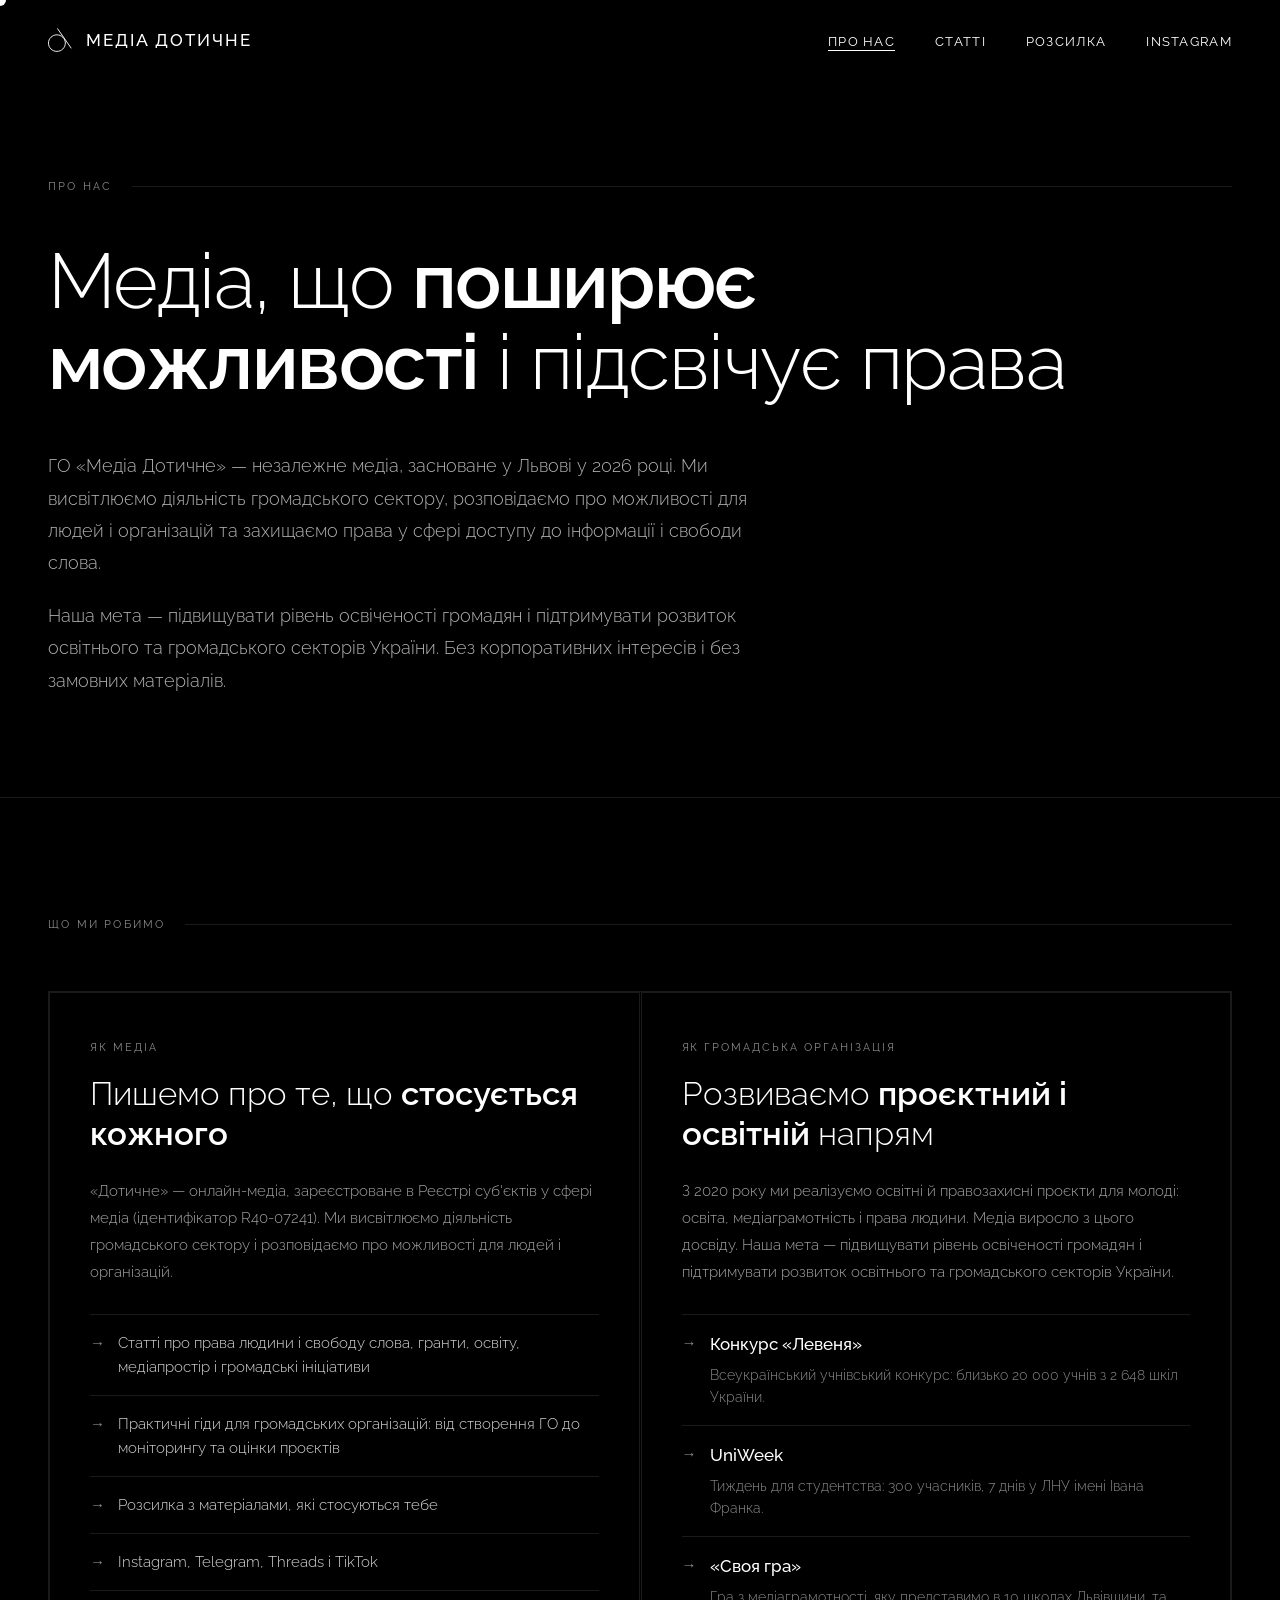
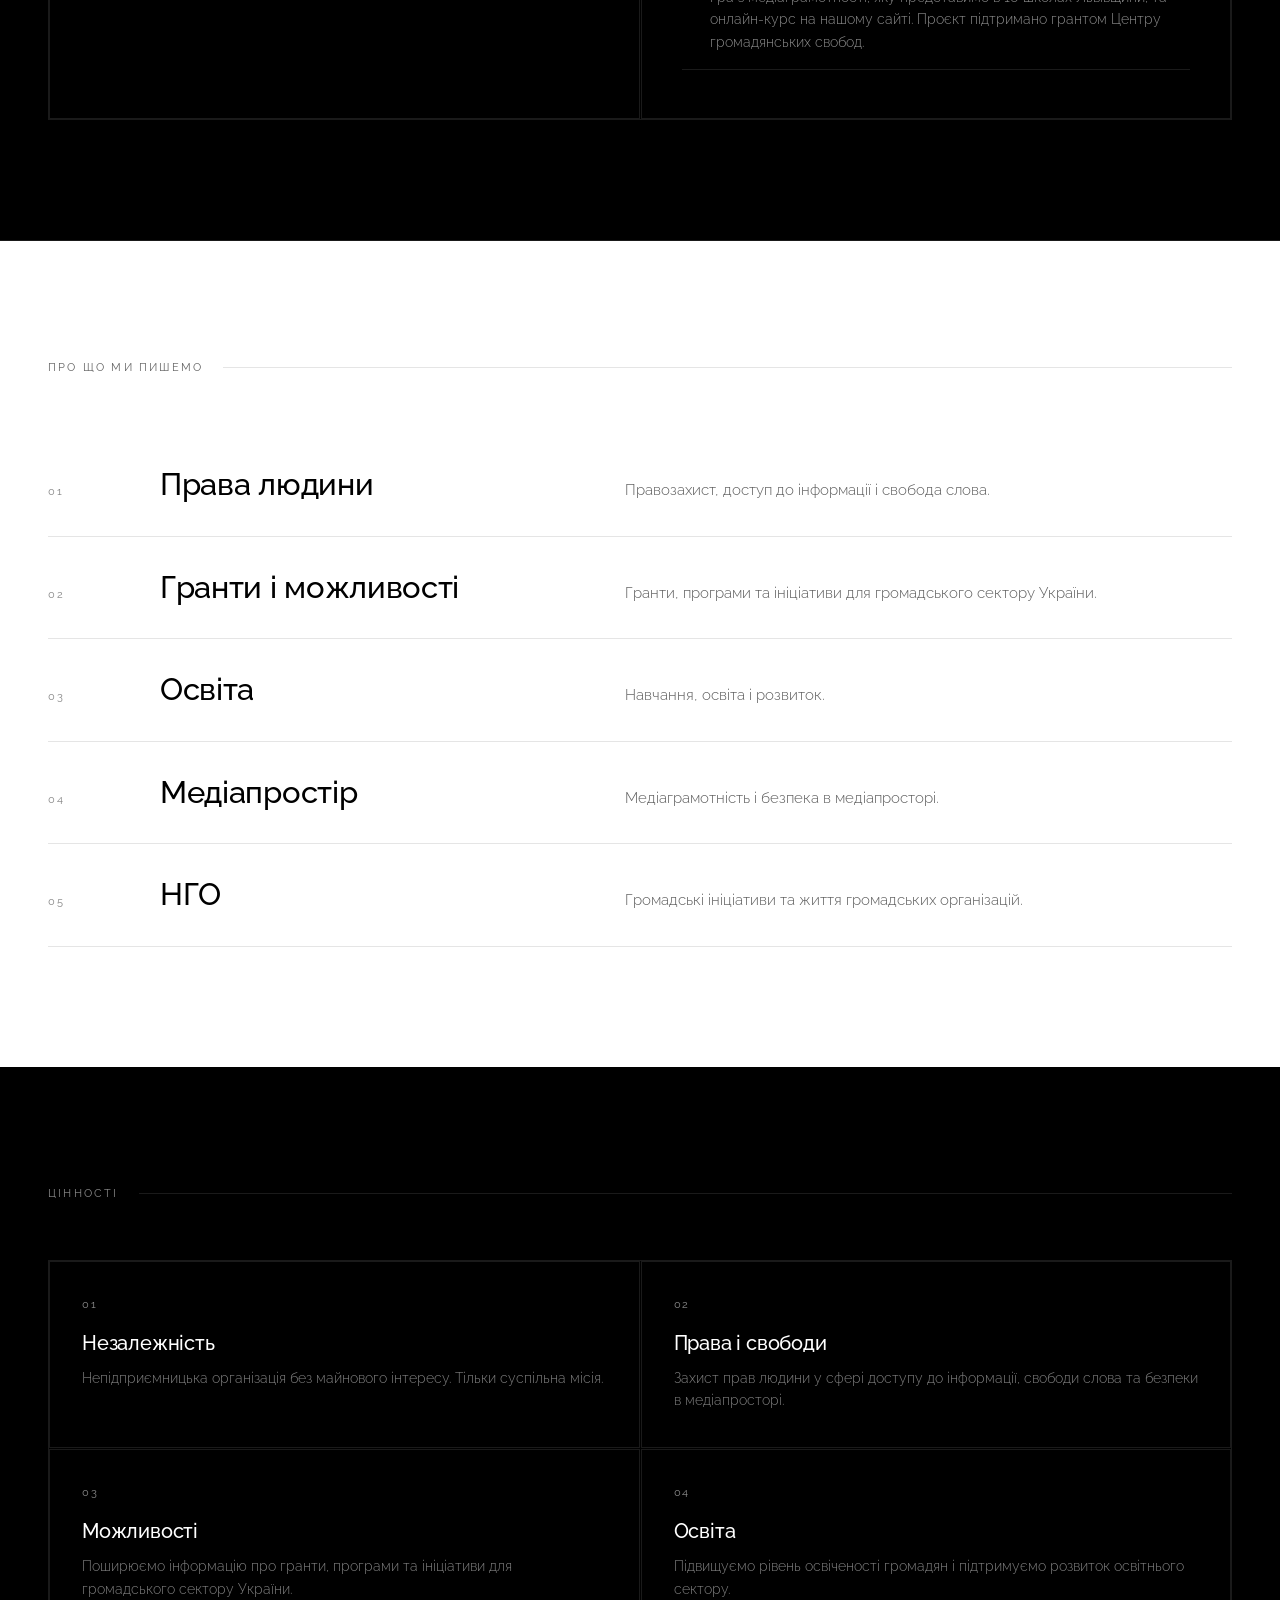
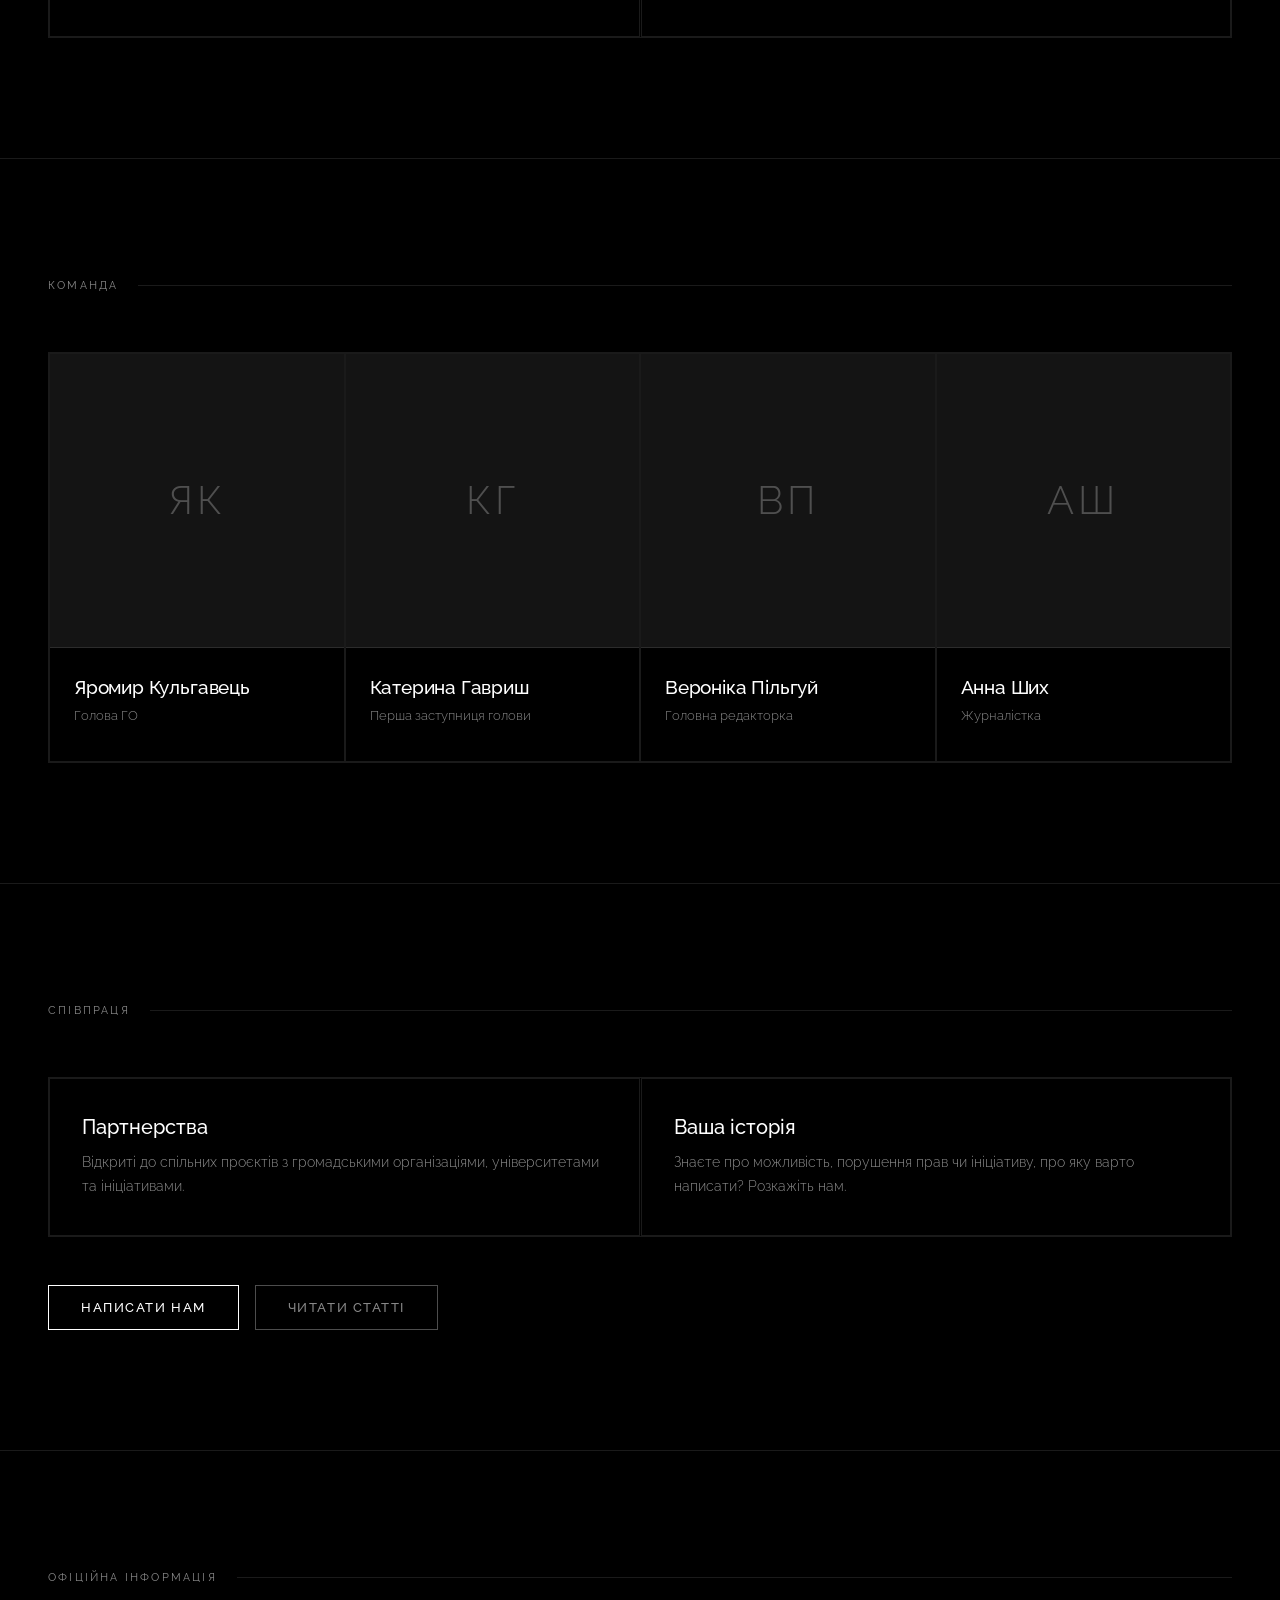
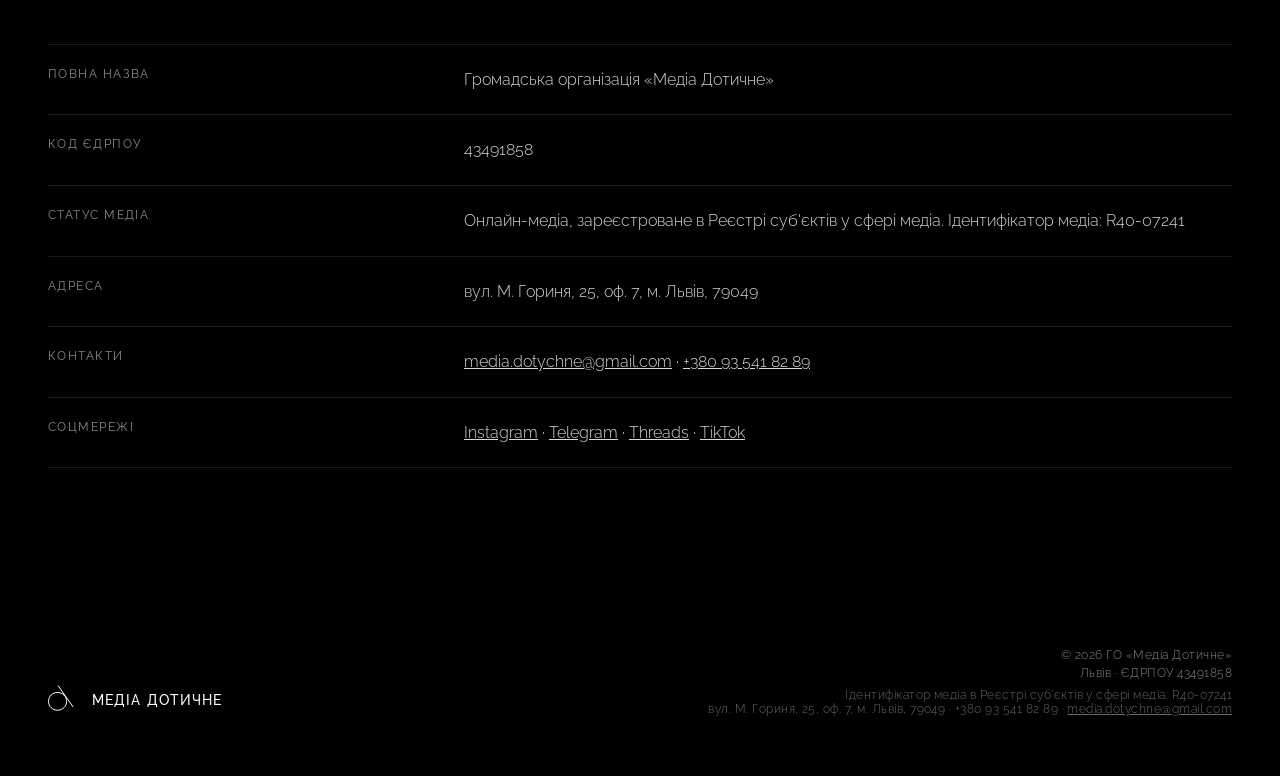
==== about.html @ a96e19d9 "Add files via upload" ====
<!DOCTYPE html>
<html lang="uk">
<head>
<meta charset="UTF-8">
<link rel="icon" type="image/x-icon" href="favicon.ico">
<link rel="icon" type="image/png" href="favicon.png">
<link rel="apple-touch-icon" href="apple-touch-icon.png">
<meta name="viewport" content="width=device-width, initial-scale=1.0">
<title>Про нас — Медіа Дотичне</title>
<meta name="description" content="Хто ми: ГО «Медіа Дотичне» — незалежне онлайн-медіа зі Львова про можливості для громадського сектору, права людини і свободу слова. Команда, цінності, офіційна інформація і контакти.">
<meta name="keywords" content="медіа, дотичне, Україна, права людини, гранти, громадський сектор, Львів, незалежне медіа">
<meta name="author" content="ГО Медіа Дотичне">
<meta name="robots" content="index, follow">
<link rel="canonical" href="https://dotychne.online/about.html">

<!-- Open Graph -->
<meta property="og:type" content="website">
<meta property="og:url" content="https://dotychne.online/about.html">
<meta property="og:title" content="Про нас — Медіа Дотичне">
<meta property="og:description" content="Незалежне українське медіа про можливості для громадського сектору, права людини і свободу слова.">
<meta property="og:image" content="https://dotychne.online/og-image.png">
<meta property="og:image:width" content="1200">
<meta property="og:image:height" content="630">
<meta property="og:locale" content="uk_UA">
<meta property="og:site_name" content="Медіа Дотичне">

<!-- Twitter Card -->
<meta name="twitter:card" content="summary_large_image">
<meta name="twitter:title" content="Про нас — Медіа Дотичне">
<meta name="twitter:description" content="Незалежне українське медіа про можливості для громадського сектору, права людини і свободу слова.">
<meta name="twitter:image" content="https://dotychne.online/og-image.png">
<link href="https://fonts.googleapis.com/css2?family=Raleway:ital,wght@0,300;0,400;0,500;0,600;0,700;1,300;1,400&display=swap" rel="stylesheet">
<style>
  *, *::before, *::after { margin: 0; padding: 0; box-sizing: border-box; }

  :root {
    --black: #000000;
    --white: #ffffff;
    --gray: #888888;
    --light-gray: #e8e8e8;
  }

  html { scroll-behavior: smooth; }

  body {
    font-family: 'Raleway', 'Helvetica Neue', Arial, sans-serif;
    background: var(--black);
    color: var(--white);
    cursor: none;
    overflow-x: hidden;
  }

  .cursor {
    position: fixed;
    width: 12px;
    height: 12px;
    background: var(--white);
    border-radius: 50%;
    pointer-events: none;
    z-index: 9999;
    transform: translate(-50%, -50%);
    transition: transform 0.1s ease, width 0.3s ease, height 0.3s ease, background 0.3s ease;
    mix-blend-mode: difference;
  }
  .cursor.hovering { width: 40px; height: 40px; }

  nav {
    position: fixed;
    top: 0; left: 0; right: 0;
    z-index: 100;
    padding: 28px 48px;
    display: flex;
    justify-content: space-between;
    align-items: center;
    transition: background 0.3s ease, backdrop-filter 0.3s ease;
  }

  nav.scrolled {
    background: rgba(0,0,0,0.85);
    backdrop-filter: blur(12px);
    -webkit-backdrop-filter: blur(12px);
  }

  .nav-logo {
    display: flex;
    align-items: center;
    gap: 12px;
    text-decoration: none;
    color: var(--white);
  }

  .nav-logo svg { width: 26px; height: 24px; flex-shrink: 0; }

  .nav-logo-text {
    font-family: 'Raleway', 'Helvetica Neue', Arial, sans-serif;
    font-size: 17px;
    font-weight: 500;
    letter-spacing: 0.12em;
    text-transform: uppercase;
    line-height: 1;
  }

  .nav-links { display: flex; gap: 40px; list-style: none; }

  .nav-links a {
    color: var(--white);
    text-decoration: none;
    font-size: 13px;
    font-weight: 400;
    letter-spacing: 0.1em;
    text-transform: uppercase;
    position: relative;
    padding-bottom: 2px;
  }

  .nav-links a::after {
    content: '';
    position: absolute;
    bottom: 0; left: 0;
    width: 0; height: 1px;
    background: var(--white);
    transition: width 0.3s ease;
  }

  .nav-links a:hover::after { width: 100%; }

  .hero {
    height: 100vh;
    display: flex;
    flex-direction: column;
    justify-content: flex-end;
    padding: 0 48px 64px;
    position: relative;
    overflow: hidden;
  }

  .hero-bg-logo {
    position: absolute;
    top: 50%;
    right: 5%;
    left: auto;
    transform: translateY(-50%);
    width: 55vw;
    max-width: 650px;
    opacity: 0.05;
    pointer-events: none;
    animation: slowRotate 30s linear infinite;
  }

  @keyframes slowRotate {
    from { transform: translateY(-50%) rotate(0deg); }
    to { transform: translateY(-50%) rotate(360deg); }
  }

  .hero-tag {
    font-size: 11px;
    letter-spacing: 0.2em;
    text-transform: uppercase;
    color: var(--gray);
    margin-bottom: 24px;
    opacity: 0;
    animation: fadeUp 0.8s ease forwards 0.3s;
  }

  .hero-title {
    font-size: clamp(52px, 8vw, 120px);
    font-weight: 300;
    line-height: 0.95;
    letter-spacing: -0.02em;
    overflow: hidden;
  }

  .hero-title .line {
    display: block;
    opacity: 0;
    transform: translateY(100%);
    animation: slideUp 0.9s cubic-bezier(0.16, 1, 0.3, 1) forwards;
  }

  .hero-title .line:nth-child(1) { animation-delay: 0.5s; }
  .hero-title .line:nth-child(2) { animation-delay: 0.65s; }
  .hero-title .line:nth-child(3) { animation-delay: 0.8s; }

  .hero-title .line em { font-style: normal; font-weight: 600; }

  .hero-bottom {
    margin-top: 48px;
    display: flex;
    justify-content: space-between;
    align-items: flex-end;
    opacity: 0;
    animation: fadeUp 0.8s ease forwards 1.2s;
  }

  .hero-desc {
    font-size: 15px;
    font-weight: 300;
    color: var(--gray);
    max-width: 320px;
    line-height: 1.7;
    letter-spacing: 0.02em;
  }

  .hero-cta { display: flex; gap: 20px; }

  .btn {
    display: inline-flex;
    align-items: center;
    gap: 10px;
    font-family: 'Raleway', 'Helvetica Neue', Arial, sans-serif;
    font-size: 13px;
    font-weight: 500;
    letter-spacing: 0.12em;
    text-transform: uppercase;
    text-decoration: none;
    padding: 14px 32px;
    border: 1px solid var(--white);
    color: var(--white);
    background: transparent;
    cursor: none;
    transition: background 0.3s ease, color 0.3s ease;
    position: relative;
    overflow: hidden;
  }

  .btn::before {
    content: '';
    position: absolute;
    top: 0; left: -100%;
    width: 100%; height: 100%;
    background: var(--white);
    transition: left 0.3s ease;
    z-index: 0;
  }

  .btn:hover::before { left: 0; }
  .btn:hover { color: var(--black); }
  .btn span { position: relative; z-index: 1; }

  .btn-ghost { border-color: rgba(255,255,255,0.3); color: var(--gray); }
  .btn-ghost::before { background: rgba(255,255,255,0.08); }
  .btn-ghost:hover { color: var(--white); }

  .scroll-line { display: none; }

  .divider { width: 100%; height: 1px; background: rgba(255,255,255,0.1); }

  .section { padding: 120px 48px; }

  .section-label {
    font-size: 11px;
    letter-spacing: 0.2em;
    text-transform: uppercase;
    color: var(--gray);
    margin-bottom: 60px;
    display: flex;
    align-items: center;
    gap: 20px;
  }

  .section-label::after {
    content: '';
    flex: 1;
    height: 1px;
    background: rgba(255,255,255,0.1);
  }

  .about-grid {
    display: grid;
    grid-template-columns: 1fr 1fr;
    gap: 80px;
    align-items: start;
  }

  .about-left h2 {
    font-size: clamp(32px, 4vw, 56px);
    font-weight: 300;
    line-height: 1.15;
    letter-spacing: -0.01em;
  }

  .about-left h2 strong { font-weight: 600; }

  .about-right { padding-top: 8px; }

  .about-right p {
    font-size: 16px;
    font-weight: 300;
    line-height: 1.8;
    color: rgba(255,255,255,0.7);
    margin-bottom: 24px;
  }

  .values {
    display: grid;
    grid-template-columns: 1fr 1fr;
    gap: 1px;
    margin-top: 60px;
    border: 1px solid rgba(255,255,255,0.1);
  }

  .value-item {
    padding: 36px 32px;
    border: 1px solid rgba(255,255,255,0.1);
    transition: background 0.3s ease;
  }

  .value-item:hover { background: rgba(255,255,255,0.04); }

  .value-num {
    font-size: 11px;
    color: var(--gray);
    letter-spacing: 0.15em;
    margin-bottom: 20px;
    font-weight: 400;
  }

  .value-title { font-size: 20px; font-weight: 500; margin-bottom: 12px; letter-spacing: -0.01em; }
  .value-desc { font-size: 14px; color: rgba(255,255,255,0.5); font-weight: 300; line-height: 1.6; }

  .topics-section {
    padding: 120px 48px;
    background: var(--white);
    color: var(--black);
  }

  .topics-list { display: flex; flex-direction: column; }

  .topic-item {
    display: flex;
    align-items: center;
    justify-content: space-between;
    padding: 28px 0;
    border-bottom: 1px solid rgba(0,0,0,0.1);
    cursor: none;
    transition: padding-left 0.3s ease;
    text-decoration: none;
    color: var(--black);
  }

  .topic-item:hover { padding-left: 20px; }
  .topic-item:first-child { border-top: 1px solid rgba(0,0,0,0.1); }

  .topic-name { font-size: clamp(22px, 3vw, 40px); font-weight: 400; letter-spacing: -0.01em; }
  .topic-meta { display: flex; align-items: center; gap: 24px; }
  .topic-tag { font-size: 11px; letter-spacing: 0.15em; text-transform: uppercase; color: rgba(0,0,0,0.4); }

  .topic-arrow {
    width: 32px; height: 32px;
    border: 1px solid rgba(0,0,0,0.2);
    border-radius: 50%;
    display: flex;
    align-items: center;
    justify-content: center;
    transition: background 0.3s ease, border-color 0.3s ease;
    flex-shrink: 0;
  }

  .topic-item:hover .topic-arrow { background: var(--black); border-color: var(--black); }
  .topic-item:hover .topic-arrow svg path { stroke: var(--white); }

  .newsletter-section {
    padding: 120px 48px;
    display: grid;
    grid-template-columns: 1fr 1fr;
    gap: 80px;
    align-items: center;
  }

  .newsletter-left h2 {
    font-size: clamp(36px, 4.5vw, 64px);
    font-weight: 300;
    line-height: 1.1;
    letter-spacing: -0.02em;
    margin-bottom: 20px;
  }

  .newsletter-left p { font-size: 15px; color: var(--gray); font-weight: 300; line-height: 1.7; }
  .newsletter-form { display: flex; flex-direction: column; gap: 16px; }

  .form-row {
    display: flex;
    border: 1px solid rgba(255,255,255,0.2);
    overflow: hidden;
    transition: border-color 0.3s ease;
  }

  .form-row:focus-within { border-color: var(--white); }

  .form-row input {
    flex: 1;
    background: transparent;
    border: none;
    outline: none;
    padding: 18px 24px;
    font-family: 'Raleway', 'Helvetica Neue', Arial, sans-serif;
    font-size: 14px;
    color: var(--white);
    font-weight: 300;
    letter-spacing: 0.04em;
  }

  .form-row input::placeholder { color: rgba(255,255,255,0.3); }

  .form-row button {
    background: var(--white);
    border: none;
    padding: 18px 28px;
    cursor: none;
    font-family: 'Raleway', 'Helvetica Neue', Arial, sans-serif;
    font-size: 12px;
    font-weight: 600;
    letter-spacing: 0.15em;
    text-transform: uppercase;
    color: var(--black);
    transition: background 0.3s ease;
  }

  .form-row button:hover { background: var(--light-gray); }
  .form-note { font-size: 12px; color: rgba(255,255,255,0.3); font-weight: 300; letter-spacing: 0.04em; }

  .social-strip {
    border-top: 1px solid rgba(255,255,255,0.1);
    border-bottom: 1px solid rgba(255,255,255,0.1);
    padding: 0 48px;
    display: flex;
    overflow-x: auto;
    scrollbar-width: none;
  }
  .social-strip::-webkit-scrollbar { display: none; }

  .social-item {
    display: flex;
    align-items: center;
    gap: 14px;
    padding: 24px 40px 24px 0;
    border-right: 1px solid rgba(255,255,255,0.1);
    text-decoration: none;
    color: var(--white);
    transition: color 0.3s ease;
    white-space: nowrap;
    flex-shrink: 0;
  }

  .social-item:first-child { padding-left: 0; }
  .social-item:last-child { border-right: none; padding-right: 0; }
  .social-item:hover { color: var(--gray); }

  .social-name { font-size: 13px; font-weight: 500; letter-spacing: 0.08em; text-transform: uppercase; }
  .social-handle { font-size: 12px; color: var(--gray); font-weight: 300; }

  footer {
    padding: 60px 48px;
    display: flex;
    justify-content: space-between;
    align-items: flex-end;
  }

  .footer-left { display: flex; align-items: center; gap: 16px; }
  .footer-logo svg { width: 28px; height: 28px; }
  .footer-name { font-size: 14px; font-weight: 500; letter-spacing: 0.08em; text-transform: uppercase; }
  .footer-right { font-size: 12px; color: var(--gray); font-weight: 300; letter-spacing: 0.04em; text-align: right; }

  @keyframes fadeUp {
    from { opacity: 0; transform: translateY(20px); }
    to { opacity: 1; transform: translateY(0); }
  }

  @keyframes slideUp {
    from { opacity: 0; transform: translateY(100%); }
    to { opacity: 1; transform: translateY(0); }
  }

  .reveal { opacity: 0; transform: translateY(40px); transition: opacity 0.8s ease, transform 0.8s ease; }
  .reveal.visible { opacity: 1; transform: translateY(0); }
  .reveal-delay-1 { transition-delay: 0.1s; }
  .reveal-delay-2 { transition-delay: 0.2s; }
  .reveal-delay-3 { transition-delay: 0.3s; }
  .reveal-delay-4 { transition-delay: 0.4s; }

  @media (max-width: 768px) {
    nav { padding: 24px 24px; }
    .nav-links { display: none; }
    .hero { padding: 0 24px 48px; }
    .hero-bg-logo { width: 90vw; right: -10%; }
    .hero-bottom { flex-direction: column; align-items: flex-start; gap: 32px; }
    .section { padding: 80px 24px; }
    .about-grid { grid-template-columns: 1fr; gap: 48px; }
    .values { grid-template-columns: 1fr; }
    .topics-section { padding: 80px 24px; }
    .topic-tag { font-size: 8px; letter-spacing: 0.08em; }
    .topic-meta { gap: 12px; }
    .newsletter-section { padding: 80px 24px; grid-template-columns: 1fr; gap: 48px; }
    .social-strip { padding: 0 24px; }
    .social-item { padding: 20px 24px; }
    footer { padding: 40px 24px; flex-direction: column; gap: 24px; align-items: flex-start; }
    .hero-cta { flex-direction: column; gap: 12px; }
  }



  /* TWO DIRECTIONS */
  .dirs { display: grid; grid-template-columns: 1fr 1fr; gap: 1px; border: 1px solid rgba(255,255,255,0.1); }
  .dir { padding: 48px 40px; border: 1px solid rgba(255,255,255,0.1); }
  .dir-label { font-size: 11px; letter-spacing: 0.18em; text-transform: uppercase; color: var(--gray); margin-bottom: 20px; }
  .dir-title { font-size: clamp(26px, 2.6vw, 36px); font-weight: 300; line-height: 1.2; margin-bottom: 24px; }
  .dir-title strong { font-weight: 600; }
  .dir-text { font-size: 15px; font-weight: 300; line-height: 1.8; color: rgba(255,255,255,0.65); margin-bottom: 28px; }
  .dir-list { list-style: none; border-top: 1px solid rgba(255,255,255,0.1); }
  .dir-list li { padding: 16px 0; border-bottom: 1px solid rgba(255,255,255,0.1); font-size: 15px; font-weight: 300; line-height: 1.6; color: rgba(255,255,255,0.85); display: grid; grid-template-columns: 28px 1fr; }
  .dir-list li::before { content: '→'; color: var(--gray); }
  @media (max-width: 768px) { .dirs { grid-template-columns: 1fr; } .dir { padding: 36px 24px; } }

  .proj-name { font-size: 17px; font-weight: 500; color: var(--white); margin-bottom: 6px; }
  .proj-desc { font-size: 14px; font-weight: 300; line-height: 1.6; color: rgba(255,255,255,0.55); }

  /* PHOTOS */
  .photo {
    position: relative;
    background: #141414;
    border: 1px dashed rgba(255,255,255,0.18);
    display: flex; align-items: center; justify-content: center;
    overflow: hidden;
  }
  .photo img { width: 100%; height: 100%; object-fit: cover; filter: grayscale(100%); transition: filter 0.5s ease; display: block; }
  .photo:hover img { filter: grayscale(0%); }
  .photo-ph { font-size: 11px; letter-spacing: 0.18em; text-transform: uppercase; color: rgba(255,255,255,0.35); text-align: center; padding: 0 16px; line-height: 1.8; }
  .team-photo { aspect-ratio: 1 / 1; width: 100%; margin-bottom: 28px; border: none; border-bottom: 1px solid rgba(255,255,255,0.1); }
  .team-photo img { position: absolute; inset: 0; z-index: 1; }
  .team-fallback { font-size: 40px; font-weight: 300; letter-spacing: 0.1em; color: rgba(255,255,255,0.25); }
  .team-item .team-name, .team-item .team-role { padding: 0 24px; }
  @media (max-width: 768px) {
        }

  /* ABOUT PAGE */
  .page-hero { padding: 180px 48px 100px; }
  .page-hero .section-label { margin-bottom: 48px; }
  .page-hero h1 {
    font-size: clamp(40px, 6vw, 88px);
    font-weight: 300;
    line-height: 1.05;
    letter-spacing: -0.02em;
    max-width: 1100px;
  }
  .page-hero h1 strong { font-weight: 600; }
  .page-lead {
    margin-top: 48px;
    max-width: 720px;
    font-size: 18px;
    font-weight: 300;
    line-height: 1.8;
    color: rgba(255,255,255,0.7);
  }
  .nav-links a.active::after { width: 100%; }

  .topics-section .section-label { color: #666; }
  .topics-section .section-label::after { background: rgba(0,0,0,0.1); }
  .what-item {
    display: grid;
    grid-template-columns: 80px 1fr 1.4fr;
    gap: 32px;
    padding: 32px 0;
    border-bottom: 1px solid rgba(0,0,0,0.1);
    align-items: baseline;
  }
  .what-num { font-size: 11px; letter-spacing: 0.15em; color: #888; }
  .what-title { font-size: clamp(22px, 2.4vw, 32px); font-weight: 500; letter-spacing: -0.01em; }
  .what-desc { font-size: 15px; font-weight: 300; line-height: 1.7; color: rgba(0,0,0,0.65); }

  .team-grid {
    display: grid;
    grid-template-columns: repeat(4, 1fr);
    border: 1px solid rgba(255,255,255,0.1);
  }
  .team-item {
    padding: 36px 28px 40px;
    border: 1px solid rgba(255,255,255,0.1);
    transition: background 0.3s ease;
  }
  .team-item:hover { background: rgba(255,255,255,0.04); }
  .team-initials {
    width: 56px; height: 56px;
    border: 1px solid rgba(255,255,255,0.3);
    border-radius: 50%;
    display: flex; align-items: center; justify-content: center;
    font-size: 15px; font-weight: 500; letter-spacing: 0.08em;
    margin-bottom: 28px;
  }
  .team-name { font-size: 19px; font-weight: 500; margin-bottom: 8px; letter-spacing: -0.01em; }
  .team-role { font-size: 13px; color: var(--gray); font-weight: 300; line-height: 1.5; }

  .facts { border-top: 1px solid rgba(255,255,255,0.1); }
  .fact-row {
    display: grid;
    grid-template-columns: 1fr 2fr;
    gap: 32px;
    padding: 22px 0;
    border-bottom: 1px solid rgba(255,255,255,0.1);
  }
  .fact-label { font-size: 12px; letter-spacing: 0.12em; text-transform: uppercase; color: var(--gray); }
  .fact-value { font-size: 16px; font-weight: 300; line-height: 1.6; color: rgba(255,255,255,0.85); }
  .fact-value a { color: inherit; }

  .coop-grid { display: grid; grid-template-columns: 1fr 1fr; gap: 1px; border: 1px solid rgba(255,255,255,0.1); }
  .coop-item { padding: 36px 32px; border: 1px solid rgba(255,255,255,0.1); }
  .coop-title { font-size: 20px; font-weight: 500; margin-bottom: 12px; }
  .coop-desc { font-size: 14px; color: rgba(255,255,255,0.55); font-weight: 300; line-height: 1.7; }
  .coop-cta { margin-top: 48px; display: flex; gap: 16px; flex-wrap: wrap; }

  .team-item { padding: 0 0 36px; }

  @media (max-width: 1024px) {
    .team-grid { grid-template-columns: 1fr 1fr; }
    .coop-grid { grid-template-columns: 1fr; }
  }
  @media (max-width: 768px) {
    .page-hero { padding: 140px 24px 72px; }
    .page-lead { font-size: 16px; }
    .what-item { grid-template-columns: 1fr; gap: 8px; }
    .team-grid { grid-template-columns: 1fr; }
    .fact-row { grid-template-columns: 1fr; gap: 6px; }
    .nav-links { display: flex; gap: 20px; }
    .nav-links li:nth-child(n+3) { display: none; }
    .nav-links a { font-size: 11px; }
    .nav-logo-text { font-size: 13px; letter-spacing: 0.08em; }
    .nav-logo { gap: 8px; }
  }
</style>
</head>
<body>

<div class="cursor" id="cursor"></div>

<nav id="mainNav">
  <a href="index.html" class="nav-logo" data-cursor>
    <svg width="26" height="24" viewBox="0 0 253 231" fill="none" xmlns="http://www.w3.org/2000/svg">
      <path d="M86.5557 65.2538C131.952 65.254 168.61 101.363 168.61 145.733C168.61 190.103 131.952 226.214 86.5557 226.214C41.1594 226.214 4.5 190.104 4.5 145.733C4.50018 101.363 41.1595 65.2538 86.5557 65.2538Z" stroke="white" stroke-width="9"/>
      <path d="M90.8219 2.58978L226.548 196.344" stroke="white" stroke-width="9"/>
    </svg>
    <span class="nav-logo-text">медіа дотичне</span>
  </a>
  <ul class="nav-links">
    <li><a href="about.html" class="active" data-cursor>Про нас</a></li>
    <li><a href="articles.html" data-cursor>Статті</a></li>
    <li><a href="index.html#newsletter" data-cursor>Розсилка</a></li>
    <li><a href="https://www.instagram.com/media.dotychne/" target="_blank" data-cursor>Instagram</a></li>
  </ul>
</nav>

<section class="page-hero">
  <div class="section-label">Про нас</div>
  <h1 class="reveal">Медіа, що <strong>поширює можливості</strong> і підсвічує права</h1>
  <p class="page-lead reveal reveal-delay-1">ГО «Медіа Дотичне» — незалежне медіа, засноване у Львові у 2026 році. Ми висвітлюємо діяльність громадського сектору, розповідаємо про можливості для людей і організацій та захищаємо права у сфері доступу до інформації і свободи слова.</p>
  <p class="page-lead reveal reveal-delay-2" style="margin-top:20px">Наша мета — підвищувати рівень освіченості громадян і підтримувати розвиток освітнього та громадського секторів України. Без корпоративних інтересів і без замовних матеріалів.</p>
</section>

<div class="divider"></div>

<section class="section">
  <div class="section-label">Що ми робимо</div>
  <div class="dirs">
    <div class="dir reveal reveal-delay-1">
      <div class="dir-label">Як медіа</div>
      <div class="dir-title">Пишемо про те, що <strong>стосується кожного</strong></div>
      <p class="dir-text">«Дотичне» — онлайн-медіа, зареєстроване в Реєстрі суб'єктів у сфері медіа (ідентифікатор R40-07241). Ми висвітлюємо діяльність громадського сектору і розповідаємо про можливості для людей і організацій.</p>
      <ul class="dir-list">
        <li>Статті про права людини і свободу слова, гранти, освіту, медіапростір і громадські ініціативи</li>
        <li>Практичні гіди для громадських організацій: від створення ГО до моніторингу та оцінки проєктів</li>
        <li>Розсилка з матеріалами, які стосуються тебе</li>
        <li>Instagram, Telegram, Threads і TikTok</li>
      </ul>
    </div>
    <div class="dir reveal reveal-delay-2">
      <div class="dir-label">Як громадська організація</div>
      <div class="dir-title">Розвиваємо <strong>проєктний і освітній</strong> напрям</div>
      <p class="dir-text">З 2020 року ми реалізуємо освітні й правозахисні проєкти для молоді: освіта, медіаграмотність і права людини. Медіа виросло з цього досвіду. Наша мета — підвищувати рівень освіченості громадян і підтримувати розвиток освітнього та громадського секторів України.</p>
      <ul class="dir-list">
        <li><div><div class="proj-name">Конкурс «Левеня»</div><div class="proj-desc">Всеукраїнський учнівський конкурс: близько 20 000 учнів з 2 648 шкіл України.</div></div></li>
        <li><div><div class="proj-name">UniWeek</div><div class="proj-desc">Тиждень для студентства: 300 учасників, 7 днів у ЛНУ імені Івана Франка.</div></div></li>
        <li><div><div class="proj-name">«Своя гра»</div><div class="proj-desc">Гра з медіаграмотності, яку представимо в 10 школах Львівщини, та онлайн-курс на нашому сайті. Проєкт підтримано грантом Центру громадянських свобод.</div></div></li>
      </ul>
    </div>
  </div>
</section>

<div class="divider"></div>

<section class="topics-section">
  <div class="section-label">Про що ми пишемо</div>
  <div class="what-item reveal">
    <div class="what-num">01</div>
    <div class="what-title">Права людини</div>
    <div class="what-desc">Правозахист, доступ до інформації і свобода слова.</div>
  </div>
  <div class="what-item reveal">
    <div class="what-num">02</div>
    <div class="what-title">Гранти і можливості</div>
    <div class="what-desc">Гранти, програми та ініціативи для громадського сектору України.</div>
  </div>
  <div class="what-item reveal">
    <div class="what-num">03</div>
    <div class="what-title">Освіта</div>
    <div class="what-desc">Навчання, освіта і розвиток.</div>
  </div>
  <div class="what-item reveal">
    <div class="what-num">04</div>
    <div class="what-title">Медіапростір</div>
    <div class="what-desc">Медіаграмотність і безпека в медіапросторі.</div>
  </div>
  <div class="what-item reveal">
    <div class="what-num">05</div>
    <div class="what-title">НГО</div>
    <div class="what-desc">Громадські ініціативи та життя громадських організацій.</div>
  </div>
</section>

<section class="section">
  <div class="section-label">Цінності</div>
  <div class="values" style="margin-top:0">
    <div class="value-item reveal reveal-delay-1">
      <div class="value-num">01</div>
      <div class="value-title">Незалежність</div>
      <div class="value-desc">Непідприємницька організація без майнового інтересу. Тільки суспільна місія.</div>
    </div>
    <div class="value-item reveal reveal-delay-2">
      <div class="value-num">02</div>
      <div class="value-title">Права і свободи</div>
      <div class="value-desc">Захист прав людини у сфері доступу до інформації, свободи слова та безпеки в медіапросторі.</div>
    </div>
    <div class="value-item reveal reveal-delay-3">
      <div class="value-num">03</div>
      <div class="value-title">Можливості</div>
      <div class="value-desc">Поширюємо інформацію про гранти, програми та ініціативи для громадського сектору України.</div>
    </div>
    <div class="value-item reveal reveal-delay-4">
      <div class="value-num">04</div>
      <div class="value-title">Освіта</div>
      <div class="value-desc">Підвищуємо рівень освіченості громадян і підтримуємо розвиток освітнього сектору.</div>
    </div>
  </div>
</section>

<div class="divider"></div>

<section class="section">
  <div class="section-label">Команда</div>
  <div class="team-grid">
    <div class="team-item reveal reveal-delay-1">
      <div class="photo team-photo"><img src="images/team/kulhavets.jpg" alt="Яромир Кульгавець" loading="lazy" onerror="this.remove()"><div class="photo-ph team-fallback">ЯК</div></div>
      <div class="team-name">Яромир Кульгавець</div>
      <div class="team-role">Голова ГО</div>
    </div>
    <div class="team-item reveal reveal-delay-2">
      <div class="photo team-photo"><img src="images/team/havrysh.jpg" alt="Катерина Гавриш" loading="lazy" onerror="this.remove()"><div class="photo-ph team-fallback">КГ</div></div>
      <div class="team-name">Катерина Гавриш</div>
      <div class="team-role">Перша заступниця голови</div>
    </div>
    <div class="team-item reveal reveal-delay-3">
      <div class="photo team-photo"><img src="images/team/pilhui.jpg" alt="Вероніка Пільгуй" loading="lazy" onerror="this.remove()"><div class="photo-ph team-fallback">ВП</div></div>
      <div class="team-name">Вероніка Пільгуй</div>
      <div class="team-role">Головна редакторка</div>
    </div>
    <div class="team-item reveal reveal-delay-4">
      <div class="photo team-photo"><img src="images/team/shykh.jpg" alt="Анна Ших" loading="lazy" onerror="this.remove()"><div class="photo-ph team-fallback">АШ</div></div>
      <div class="team-name">Анна Ших</div>
      <div class="team-role">Журналістка</div>
    </div>
  </div>
</section>

<div class="divider"></div>

<section class="section">
  <div class="section-label">Співпраця</div>
  <div class="coop-grid">
    <div class="coop-item reveal reveal-delay-1">
      <div class="coop-title">Партнерства</div>
      <div class="coop-desc">Відкриті до спільних проєктів з громадськими організаціями, університетами та ініціативами.</div>
    </div>
    <div class="coop-item reveal reveal-delay-3">
      <div class="coop-title">Ваша історія</div>
      <div class="coop-desc">Знаєте про можливість, порушення прав чи ініціативу, про яку варто написати? Розкажіть нам.</div>
    </div>
  </div>
  <div class="coop-cta">
    <a href="mailto:media.dotychne@gmail.com" class="btn" data-cursor><span>Написати нам</span></a>
    <a href="articles.html" class="btn btn-ghost" data-cursor><span>Читати статті</span></a>
  </div>
</section>

<div class="divider"></div>

<section class="section">
  <div class="section-label">Офіційна інформація</div>
  <div class="facts">
    <div class="fact-row"><div class="fact-label">Повна назва</div><div class="fact-value">Громадська організація «Медіа Дотичне»</div></div>
    <div class="fact-row"><div class="fact-label">Код ЄДРПОУ</div><div class="fact-value">43491858</div></div>
    <div class="fact-row"><div class="fact-label">Статус медіа</div><div class="fact-value">Онлайн-медіа, зареєстроване в Реєстрі суб'єктів у сфері медіа. Ідентифікатор медіа: R40-07241</div></div>
    <div class="fact-row"><div class="fact-label">Адреса</div><div class="fact-value">вул. М. Гориня, 25, оф. 7, м. Львів, 79049</div></div>
    <div class="fact-row"><div class="fact-label">Контакти</div><div class="fact-value"><a href="mailto:media.dotychne@gmail.com">media.dotychne@gmail.com</a> · <a href="tel:+380935418289">+380 93 541 82 89</a></div></div>
    <div class="fact-row"><div class="fact-label">Соцмережі</div><div class="fact-value"><a href="https://www.instagram.com/media.dotychne/" target="_blank">Instagram</a> · <a href="https://t.me/media_dotychne" target="_blank">Telegram</a> · <a href="https://www.threads.net/@media.dotychne" target="_blank">Threads</a> · <a href="https://www.tiktok.com/@media.dotychne" target="_blank">TikTok</a></div></div>
  </div>
</section>

<footer>
  <div class="footer-left">
    <div class="footer-logo">
      <svg width="28" height="26" viewBox="0 0 253 231" fill="none" xmlns="http://www.w3.org/2000/svg">
        <path d="M86.5557 65.2538C131.952 65.254 168.61 101.363 168.61 145.733C168.61 190.103 131.952 226.214 86.5557 226.214C41.1594 226.214 4.5 190.104 4.5 145.733C4.50018 101.363 41.1595 65.2538 86.5557 65.2538Z" stroke="white" stroke-width="9"/>
        <path d="M90.8219 2.58978L226.548 196.344" stroke="white" stroke-width="9"/>
      </svg>
    </div>
    <span class="footer-name">Медіа Дотичне</span>
  </div>
  <div class="footer-right">
    <div>© 2026 ГО «Медіа Дотичне»</div>
    <div style="margin-top: 4px;">Львів · ЄДРПОУ 43491858</div>
    <div style="margin-top: 8px; opacity: 0.75;">
      Ідентифікатор медіа в Реєстрі суб'єктів у сфері медіа: R40-07241<br>
      вул. М. Гориня, 25, оф. 7, м. Львів, 79049 · +380 93 541 82 89 · <a href="mailto:media.dotychne@gmail.com" style="color:inherit;text-decoration:underline;">media.dotychne@gmail.com</a>
    </div>
  </div>
</footer>

<script>
  const cursor = document.getElementById('cursor');
  document.addEventListener('mousemove', e => {
    cursor.style.left = e.clientX + 'px';
    cursor.style.top = e.clientY + 'px';
  });
  document.querySelectorAll('[data-cursor], a, button').forEach(el => {
    el.addEventListener('mouseenter', () => cursor.classList.add('hovering'));
    el.addEventListener('mouseleave', () => cursor.classList.remove('hovering'));
  });
  const observer = new IntersectionObserver((entries) => {
    entries.forEach(entry => { if (entry.isIntersecting) entry.target.classList.add('visible'); });
  }, { threshold: 0.15 });
  document.querySelectorAll('.reveal').forEach(el => observer.observe(el));
  const nav = document.getElementById('mainNav');
  window.addEventListener('scroll', () => nav.classList.toggle('scrolled', window.scrollY > 60));
</script>
</body>
</html>
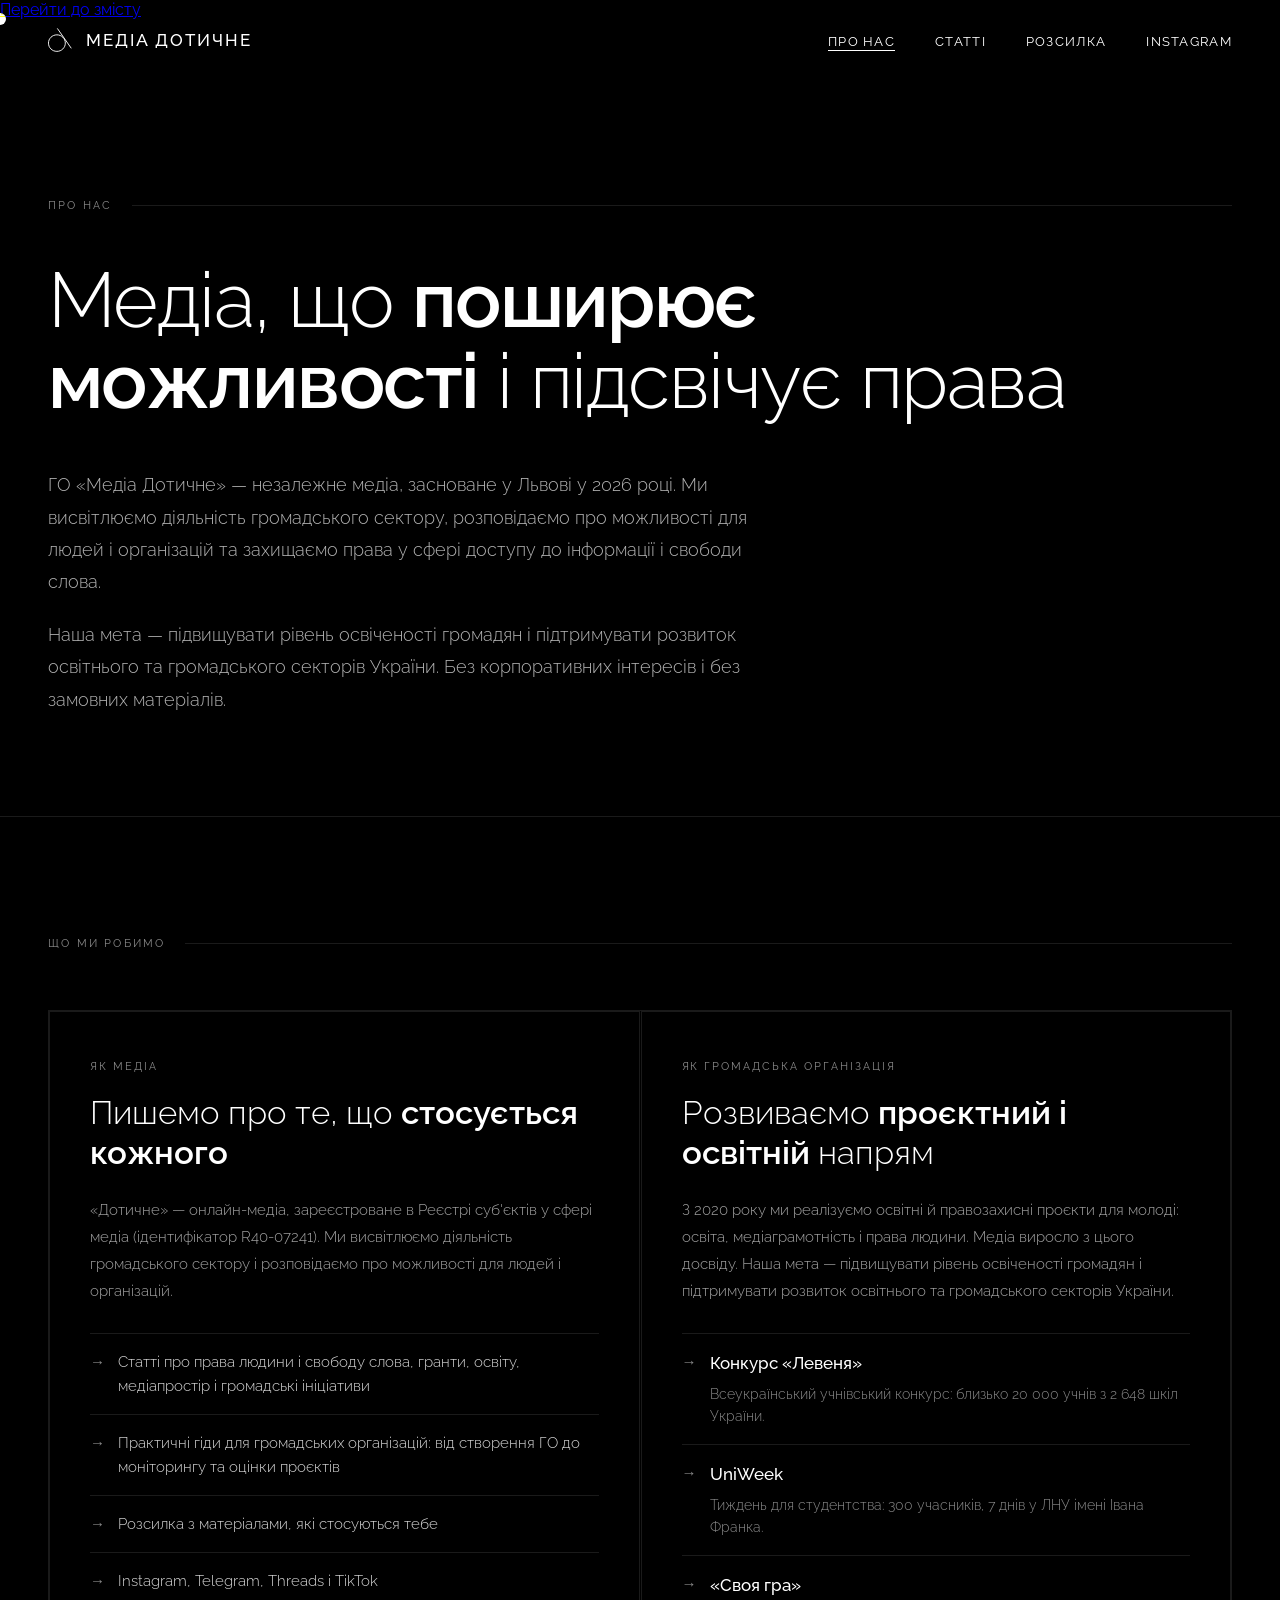
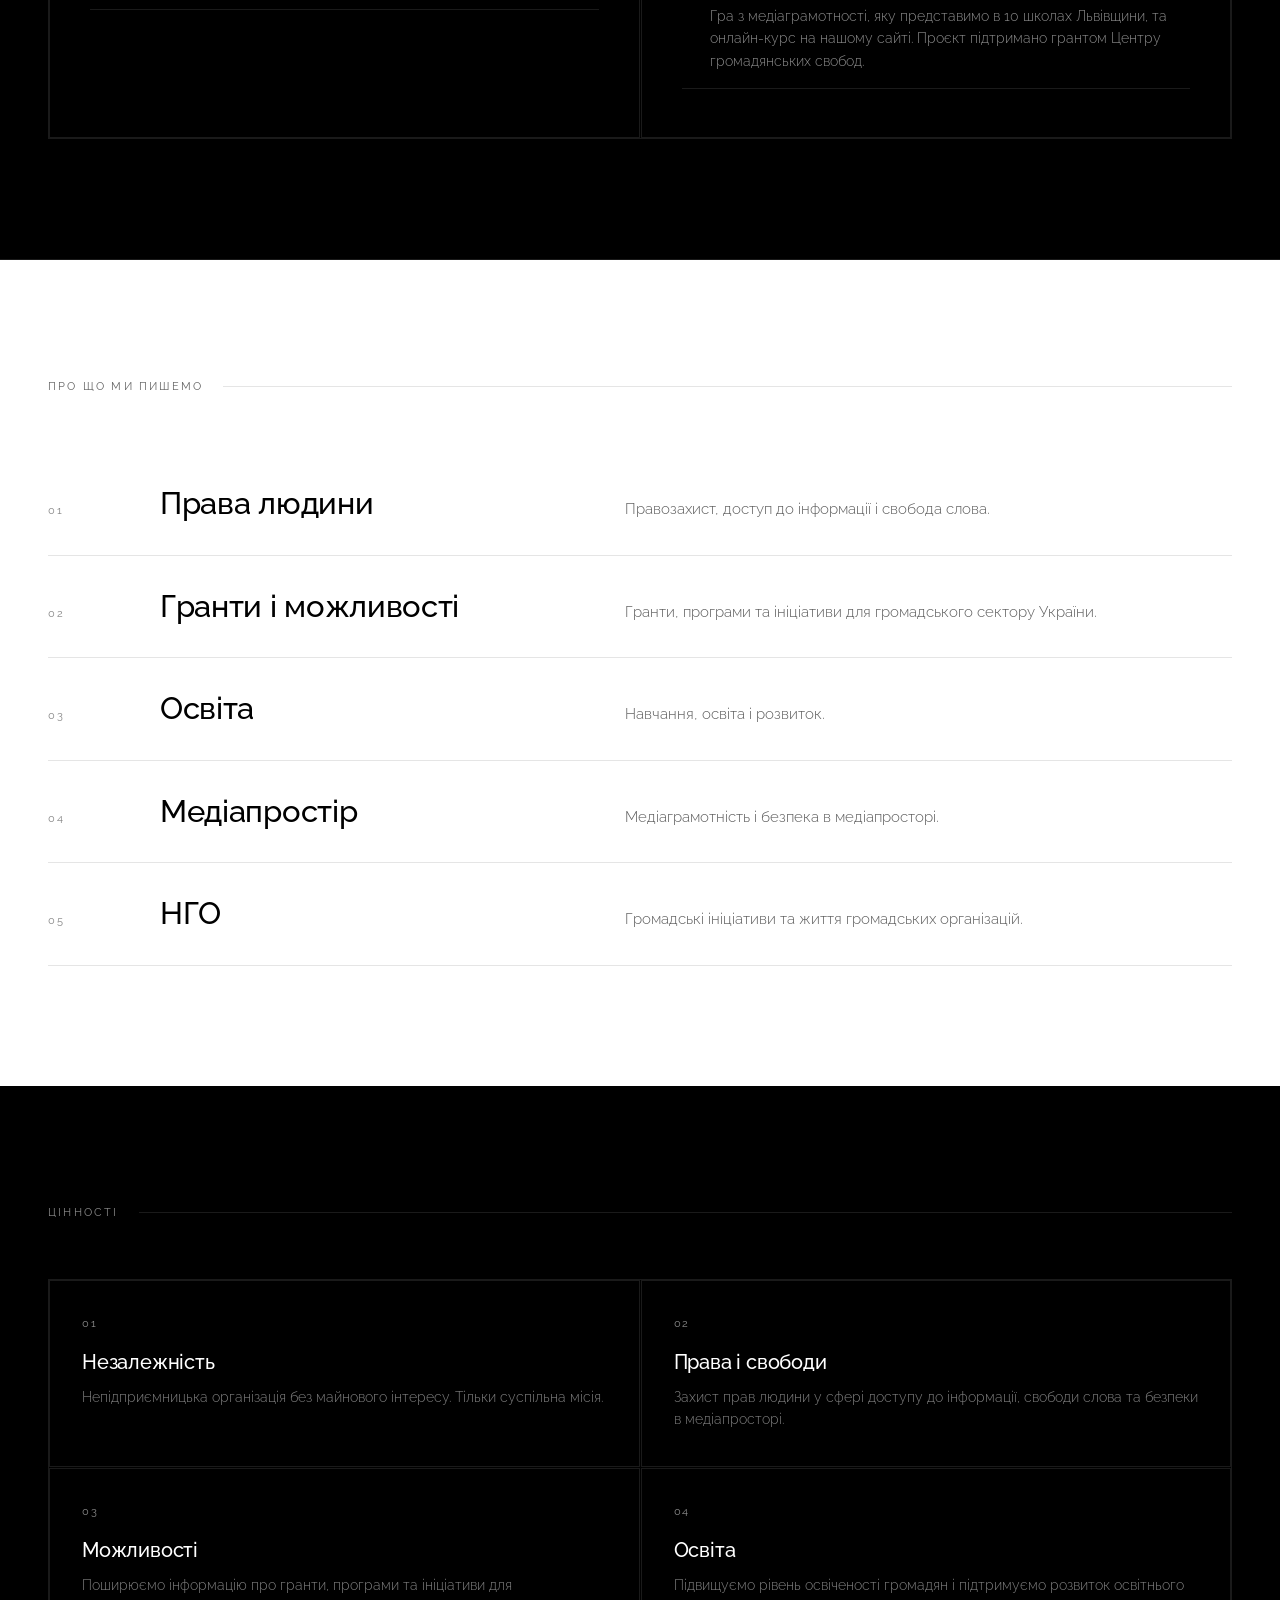
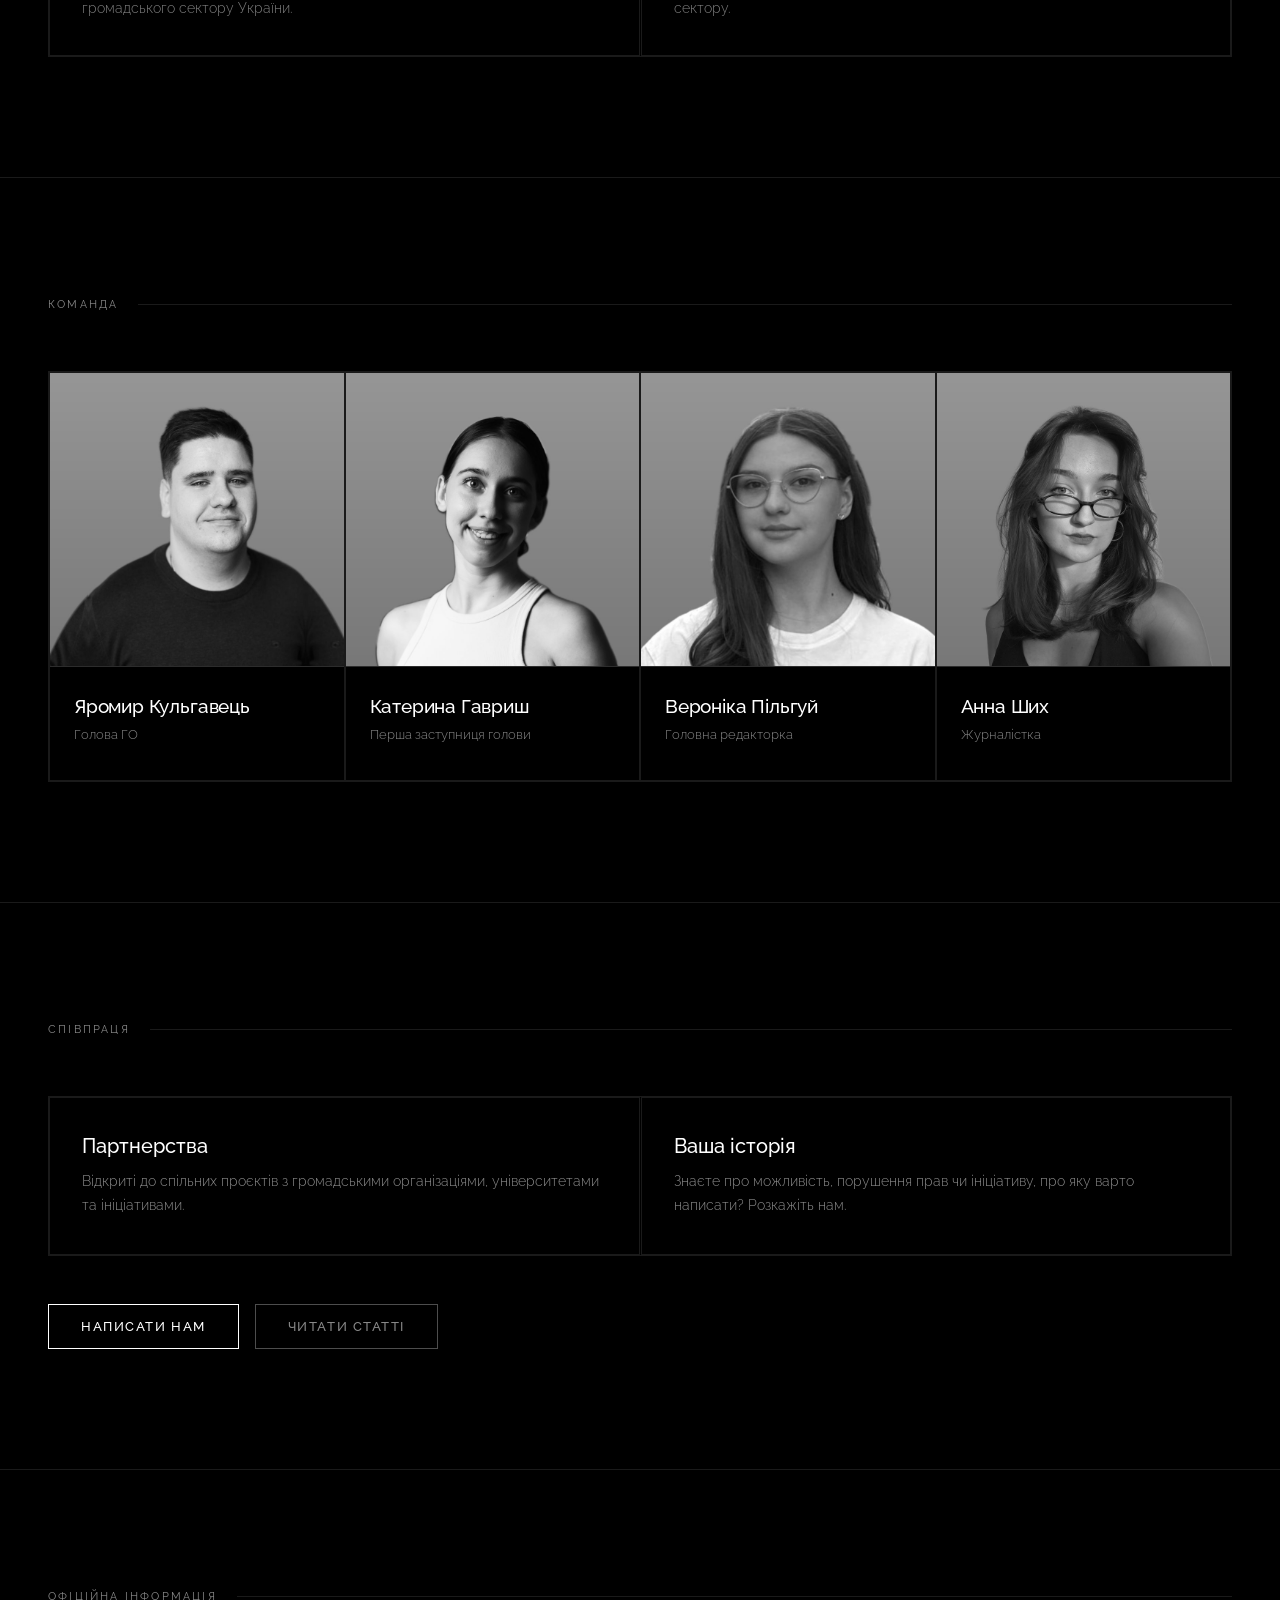
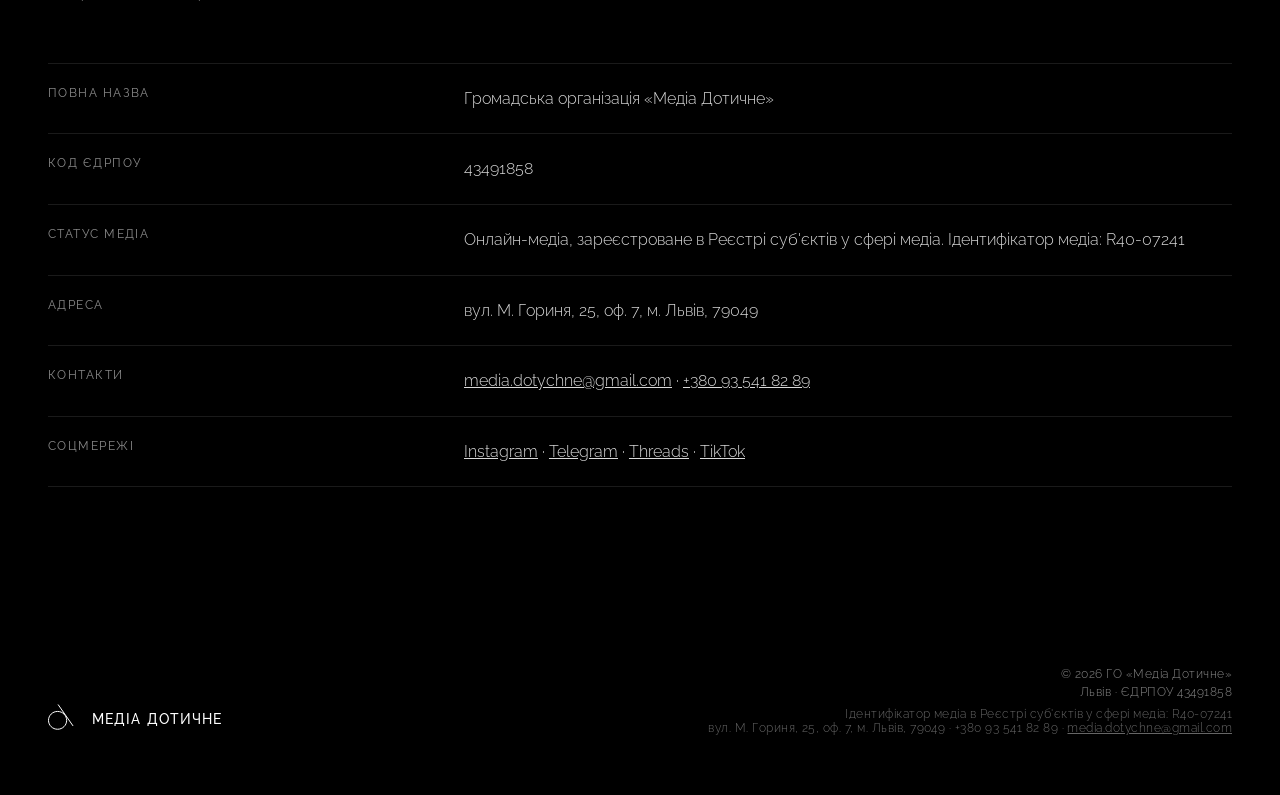
==== commit 91d5a2b9: "Update about.html" ====
--- a/about.html
+++ b/about.html
@@ -626,8 +626,10 @@
     .nav-logo { gap: 8px; }
   }
 </style>
+<link rel="stylesheet" href="a11y.css">
 </head>
 <body>
+<a class="skip-link" href="#main">Перейти до змісту</a>
 
 <div class="cursor" id="cursor"></div>
 
@@ -647,6 +649,8 @@
   </ul>
 </nav>
 
+<main id="main" tabindex="-1">
+
 <section class="page-hero">
   <div class="section-label">Про нас</div>
   <h1 class="reveal">Медіа, що <strong>поширює можливості</strong> і підсвічує права</h1>
@@ -801,6 +805,8 @@
     <div class="fact-row"><div class="fact-label">Соцмережі</div><div class="fact-value"><a href="https://www.instagram.com/media.dotychne/" target="_blank">Instagram</a> · <a href="https://t.me/media_dotychne" target="_blank">Telegram</a> · <a href="https://www.threads.net/@media.dotychne" target="_blank">Threads</a> · <a href="https://www.tiktok.com/@media.dotychne" target="_blank">TikTok</a></div></div>
   </div>
 </section>
+
+</main>
 
 <footer>
   <div class="footer-left">
@@ -839,5 +845,6 @@
   const nav = document.getElementById('mainNav');
   window.addEventListener('scroll', () => nav.classList.toggle('scrolled', window.scrollY > 60));
 </script>
+<script src="a11y.js"></script>
 </body>
 </html>
